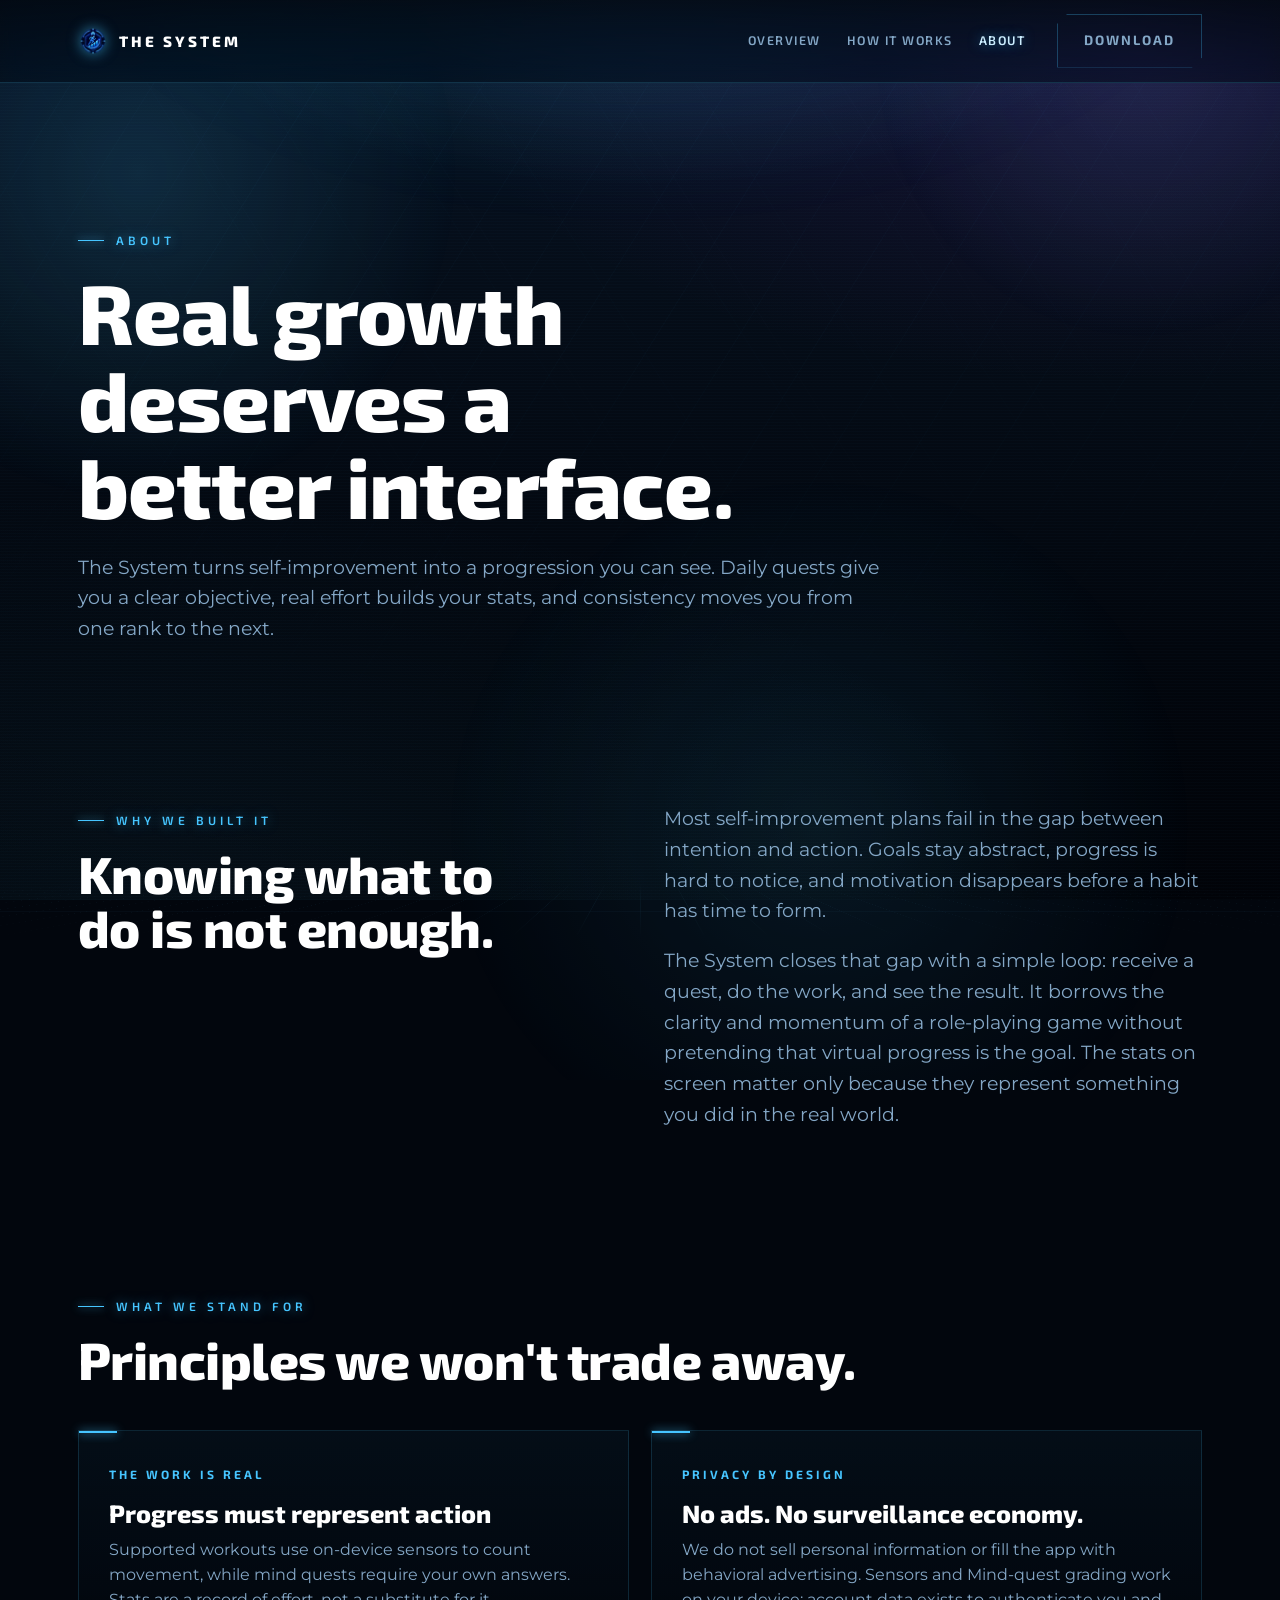
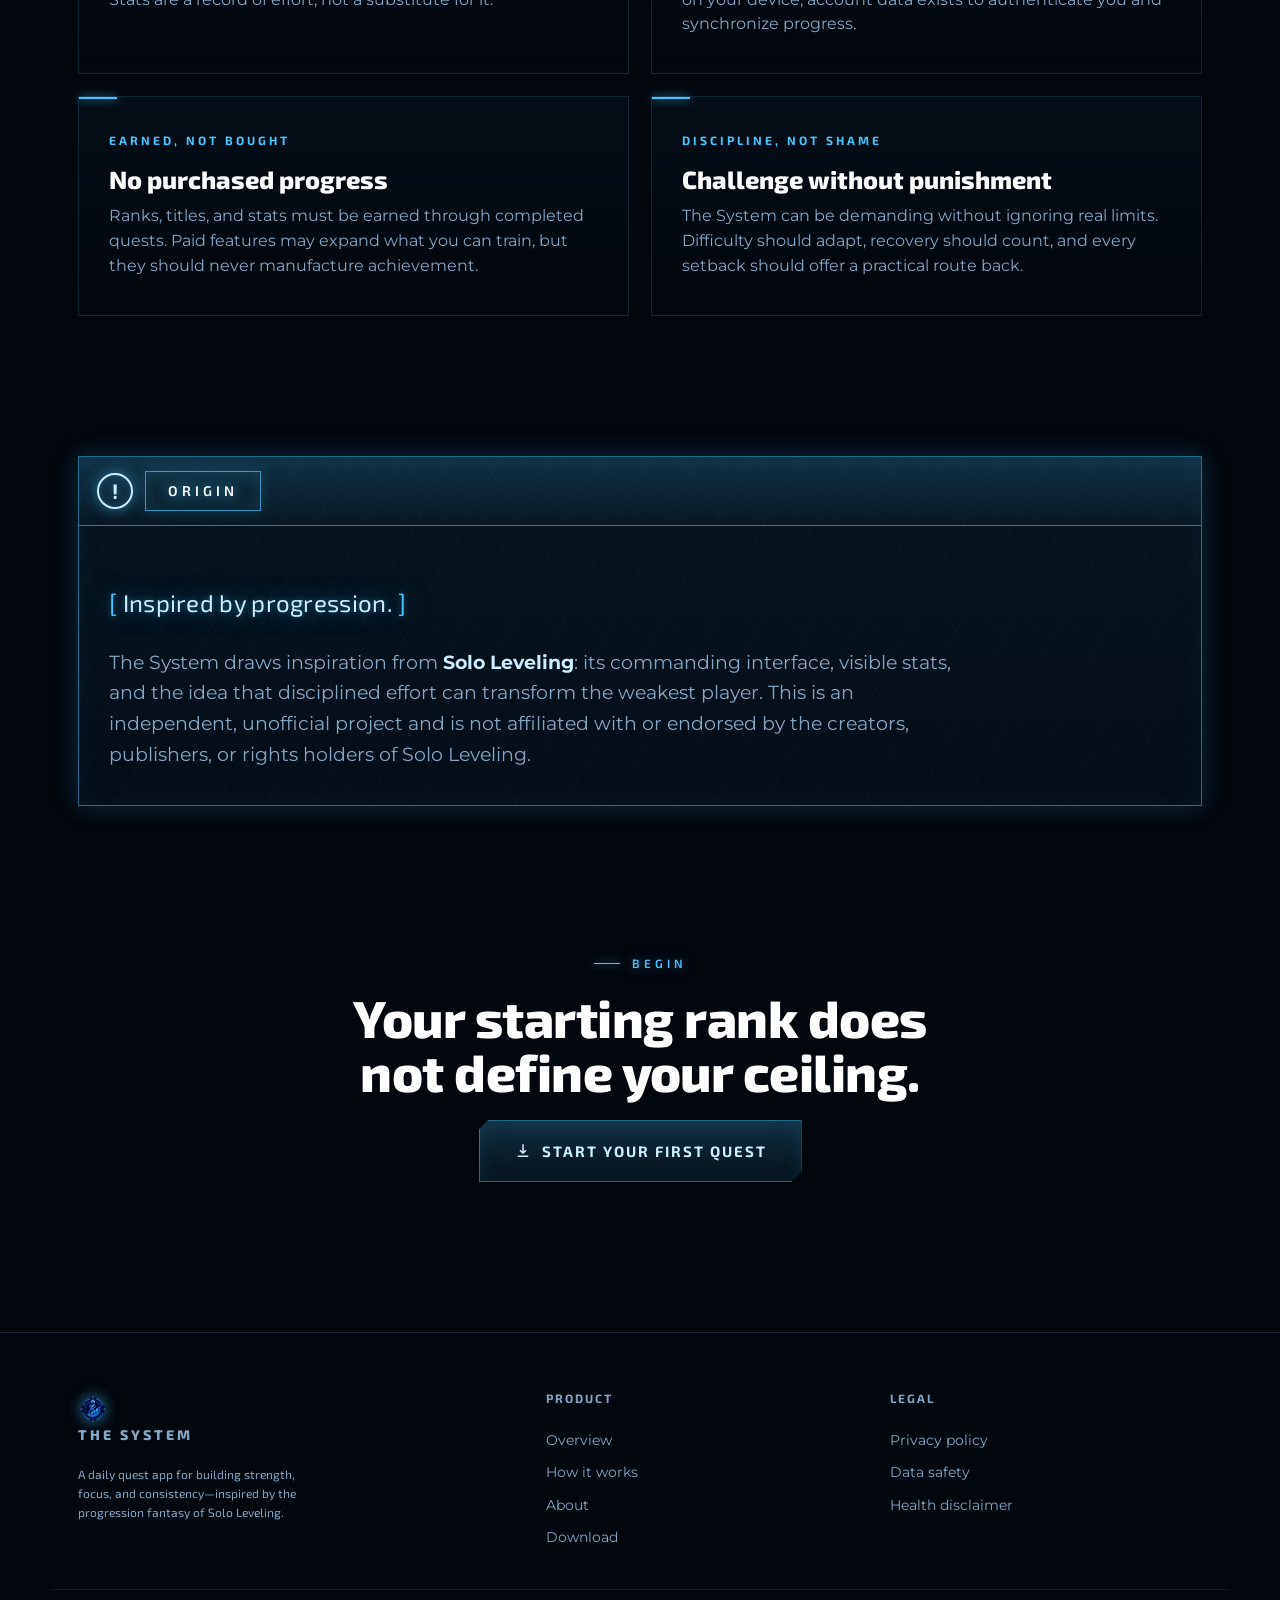
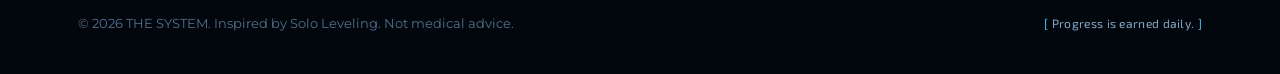
==== about.html @ 0dcc3638 "THE SYSTEM — marketing + download website (static; GitHub Pages + self-host via Docker)" ====
<!DOCTYPE html>
<html lang="en">
<head>
<meta charset="UTF-8" />
<meta name="viewport" content="width=device-width, initial-scale=1.0" />
<title>About — THE SYSTEM</title>
<meta name="description" content="Why we built The System: a self-improvement app that turns daily exercise, focused thinking, and consistent effort into visible progress." />
<link rel="preconnect" href="https://fonts.googleapis.com" />
<link rel="preconnect" href="https://fonts.gstatic.com" crossorigin />
<link href="https://fonts.googleapis.com/css2?family=Exo+2:wght@300;400;500;600;700;800;900&family=Montserrat:wght@400;500;600;700;800&display=swap" rel="stylesheet" />
<link rel="stylesheet" href="site/site.css" />
  <link rel="icon" type="image/png" href="site/img/store-icon.png" />
  <meta name="theme-color" content="#02060d" />
  <meta property="og:type" content="website" />
  <meta property="og:image" content="site/img/banner.jpg" />
  <meta name="twitter:card" content="summary_large_image" />
  <meta name="twitter:image" content="site/img/banner.jpg" />
</head>
<body data-screen-label="About">
<div class="bg-field"></div>
<div class="bg-scan"></div>

<header class="nav">
  <div class="nav-in">
    <a class="brand" href="index.html"><span class="mark"><img src="site/img/logo.png" alt="The System logo" /></span>THE&nbsp;SYSTEM</a>
    <nav class="nav-links">
      <a href="index.html">Overview</a>
      <a href="the-system.html">How it works</a>
      <a href="about.html" aria-current="page">About</a>
    </nav>
    <a class="btn ghost nav-cta" href="download.html">Download</a>
  </div>
</header>

<!-- ===== HERO ===== -->
<section class="section-pad" style="padding-bottom:0;">
  <div class="wrap">
    <span class="eyebrow reveal">About</span>
    <h1 class="reveal" data-delay="60" style="margin-top:18px;max-width:16ch;">Real growth deserves a better interface.</h1>
    <p class="lead reveal" data-delay="120" style="margin-top:22px;max-width:62ch;">The System turns self-improvement into a progression you can see. Daily quests give you a clear objective, real effort builds your stats, and consistency moves you from one rank to the next.</p>
  </div>
</section>

<!-- ===== MISSION ===== -->
<section class="section-pad">
  <div class="wrap">
    <div class="grid-2" style="gap:48px;align-items:start;">
      <div>
        <span class="eyebrow reveal">Why we built it</span>
        <h2 class="reveal" data-delay="60" style="margin-top:16px;max-width:18ch;">Knowing what to do is not enough.</h2>
      </div>
      <div class="reveal" data-delay="120">
        <p class="lead" style="margin-top:0;">Most self-improvement plans fail in the gap between intention and action. Goals stay abstract, progress is hard to notice, and motivation disappears before a habit has time to form.</p>
        <p class="lead" style="margin-top:16px;">The System closes that gap with a simple loop: receive a quest, do the work, and see the result. It borrows the clarity and momentum of a role-playing game without pretending that virtual progress is the goal. The stats on screen matter only because they represent something you did in the real world.</p>
      </div>
    </div>
  </div>
</section>

<!-- ===== PRINCIPLES ===== -->
<section class="section-pad" style="padding-top:0;">
  <div class="wrap">
    <div style="margin-bottom:44px;">
      <span class="eyebrow reveal">What we stand for</span>
      <h2 class="reveal" data-delay="60" style="margin-top:16px;">Principles we won't trade away.</h2>
    </div>
    <div class="grid-2">
      <div class="vcard reveal">
        <div class="vk">The work is real</div>
        <h3>Progress must represent action</h3>
        <p>Supported workouts use on-device sensors to count movement, while mind quests require your own answers. Stats are a record of effort, not a substitute for it.</p>
      </div>
      <div class="vcard reveal" data-delay="80">
        <div class="vk">Privacy by design</div>
        <h3>No ads. No surveillance economy.</h3>
        <p>We do not sell personal information or fill the app with behavioral advertising. Sensors and Mind-quest grading work on your device; account data exists to authenticate you and synchronize progress.</p>
      </div>
      <div class="vcard reveal" data-delay="160">
        <div class="vk">Earned, not bought</div>
        <h3>No purchased progress</h3>
        <p>Ranks, titles, and stats must be earned through completed quests. Paid features may expand what you can train, but they should never manufacture achievement.</p>
      </div>
      <div class="vcard reveal" data-delay="240">
        <div class="vk">Discipline, not shame</div>
        <h3>Challenge without punishment</h3>
        <p>The System can be demanding without ignoring real limits. Difficulty should adapt, recovery should count, and every setback should offer a practical route back.</p>
      </div>
    </div>
  </div>
</section>

<!-- ===== INSPIRED BY ===== -->
<section class="section-pad" style="padding-top:0;">
  <div class="wrap">
    <div class="sys-win reveal" style="padding:0;">
      <div class="tex"></div>
      <div class="win-header"><span class="win-bang">!</span><span class="win-titlebox">Origin</span></div>
      <div class="win-body" style="padding:34px 30px 36px;">
        <p class="brk mono glow-txt" style="font-size:clamp(17px,2.2vw,24px);">Inspired by progression.</p>
        <p class="lead" style="margin:16px 0 0;max-width:66ch;">The System draws inspiration from <b style="color:var(--bright)">Solo Leveling</b>: its commanding interface, visible stats, and the idea that disciplined effort can transform the weakest player. This is an independent, unofficial project and is not affiliated with or endorsed by the creators, publishers, or rights holders of Solo Leveling.</p>
      </div>
    </div>
  </div>
</section>

<!-- ===== CTA ===== -->
<section class="cta-band" style="padding-top:0;">
  <div class="wrap center">
    <span class="eyebrow reveal" style="justify-content:center;">Begin</span>
    <h2 class="reveal" data-delay="60" style="margin:16px auto 22px;max-width:18ch;">Your starting rank does not define your ceiling.</h2>
    <div class="reveal" data-delay="120">
      <a class="btn lg" href="download.html">
        <svg class="ico" viewBox="0 0 24 24" fill="none" stroke="currentColor" stroke-width="2"><path d="M12 3v12M12 15l-4-4M12 15l4-4M5 19h14"/></svg>
        Start your first quest
      </a>
    </div>
  </div>
</section>

<!-- ===== FOOTER ===== -->
<footer class="footer">
  <div class="wrap footer-in">
    <div>
      <a class="brand" href="index.html" style="margin-bottom:14px;"><span class="mark"><img src="site/img/logo.png" alt="The System logo" /></span>THE&nbsp;SYSTEM</a>
      <p class="mini-note" style="text-transform:none;letter-spacing:0;color:var(--dim);max-width:36ch;">A daily quest app for building strength, focus, and consistency—inspired by the progression fantasy of Solo Leveling.</p>
    </div>
    <div>
      <h4>Product</h4>
      <a href="index.html">Overview</a>
      <a href="the-system.html">How it works</a>
      <a href="about.html">About</a>
      <a href="download.html">Download</a>
    </div>
    <div>
      <h4>Legal</h4>
      <a href="privacy-policy.html">Privacy policy</a>
      <a href="#">Data safety</a>
      <a href="#">Health disclaimer</a>
    </div>
  </div>
  <div class="wrap legal">
    <span>&copy; <span id="year">2026</span> THE SYSTEM. Inspired by Solo Leveling. Not medical advice.</span>
    <span class="brk">Progress is earned daily.</span>
  </div>
</footer>

<script src="site/site.js"></script>
</body>
</html>
---- site/site.css ----
/* ============================================================
   THE SYSTEM — marketing site design system
   Holographic "System window" language ported from the app.
   Tokens are set on :root by site.js (colorway/motion/font tweaks).
   ============================================================ */

:root {
  --sys: #46c5ff;
  --sys-rgb: 70, 197, 255;
  --bright: #cdeeff;
  --text: #dceefc;
  --dim: #84a7c6;
  --faint: #56708c;
  --danger: #ff4257;
  --danger-rgb: 255, 66, 87;
  --gold: #ffcf6b;
  --ok: #46e3a0;
  --ok-rgb: 70, 227, 160;
  --bg0: #02060d;
  --bg1: #050d18;
  --line: rgba(var(--sys-rgb), 0.5);
  --glow-k: 1;
  --disp: 'Exo 2';
  --body: 'Montserrat';
  --maxw: 1180px;
}

* { box-sizing: border-box; -webkit-tap-highlight-color: transparent; }

html { scroll-behavior: smooth; }
@media (prefers-reduced-motion: reduce) { html { scroll-behavior: auto; } }

body {
  margin: 0;
  font-family: var(--body), system-ui, sans-serif;
  color: var(--text);
  background: var(--bg0);
  line-height: 1.6;
  overflow-x: hidden;
  position: relative;
  -webkit-font-smoothing: antialiased;
}

/* ===== layered atmospheric background ===== */
/* base wash: deep cool gradient + cyan bloom from a "gate" above + far violet */
.bg-field {
  position: fixed; inset: 0; z-index: -6; pointer-events: none;
  background:
    radial-gradient(70% 48% at 50% -8%, rgba(var(--sys-rgb), 0.16) 0%, rgba(var(--sys-rgb), 0) 60%),
    radial-gradient(100% 70% at 88% 4%, rgba(150, 40, 220, 0.12) 0%, rgba(150, 40, 220, 0) 55%),
    radial-gradient(120% 80% at 10% 102%, rgba(var(--sys-rgb), 0.07) 0%, rgba(var(--sys-rgb), 0) 60%),
    linear-gradient(180deg, #061224 0%, var(--bg1) 32%, var(--bg0) 72%, #010308 100%);
}
/* vignette + diagonal brushed-circuit scratch */
.bg-field::before {
  content: ''; position: absolute; inset: 0; opacity: 0.5;
  background:
    repeating-linear-gradient(122deg, transparent 0 34px, rgba(var(--sys-rgb), 0.04) 34px 35px, transparent 35px 70px),
    repeating-linear-gradient(58deg, transparent 0 92px, rgba(var(--sys-rgb), 0.022) 92px 93px),
    repeating-linear-gradient(58deg, transparent 0 190px, rgba(190, 220, 255, 0.018) 190px 191px);
  -webkit-mask-image: radial-gradient(130% 110% at 50% 0%, #000 28%, transparent 88%);
  mask-image: radial-gradient(130% 110% at 50% 0%, #000 28%, transparent 88%);
}
.bg-field::after { /* edge vignette to focus content */
  content: ''; position: absolute; inset: 0;
  background: radial-gradient(130% 100% at 50% 42%, transparent 52%, rgba(0, 4, 10, 0.55) 100%);
}

/* slow-pulsing aurora band high in the scene */
.bg-aurora {
  position: fixed; left: -10%; right: -10%; top: -14%; height: 56%; z-index: -5; pointer-events: none;
  background: radial-gradient(60% 100% at 50% 0%, rgba(var(--sys-rgb), 0.14), rgba(var(--sys-rgb), 0) 70%);
  filter: blur(30px); opacity: calc(0.85 * var(--glow-k)); will-change: opacity, transform;
  animation: auroraPulse 14s ease-in-out infinite;
}
@keyframes auroraPulse { 0%, 100% { opacity: calc(0.6 * var(--glow-k)); transform: translateY(0) scale(1); } 50% { opacity: calc(0.95 * var(--glow-k)); transform: translateY(-2%) scale(1.04); } }

/* drifting blue light pools */
.bg-light {
  position: fixed; inset: -20%; z-index: -5; pointer-events: none; will-change: transform;
  opacity: calc(0.75 * var(--glow-k));
  background:
    radial-gradient(26% 38% at 22% 28%, rgba(var(--sys-rgb), 0.20), transparent 70%),
    radial-gradient(22% 34% at 78% 18%, rgba(130, 170, 255, 0.16), transparent 70%),
    radial-gradient(30% 40% at 60% 80%, rgba(var(--sys-rgb), 0.12), transparent 72%);
  animation: lightDrift 18s ease-in-out infinite alternate;
}
@keyframes lightDrift {
  0%   { transform: translate3d(-4%, -2%, 0) scale(1.05); }
  50%  { transform: translate3d(3%, 2%, 0) scale(1.12); }
  100% { transform: translate3d(5%, -3%, 0) scale(1.06); }
}
/* slow light beam sweeping across */
.bg-sweep {
  position: fixed; top: -10%; bottom: -10%; width: 42%; left: -50%; z-index: -5;
  pointer-events: none; mix-blend-mode: screen; filter: blur(10px);
  opacity: calc(0.85 * var(--glow-k));
  background: linear-gradient(105deg, transparent 0%, rgba(var(--sys-rgb), 0.10) 42%, rgba(190, 220, 255, 0.08) 52%, rgba(var(--sys-rgb), 0.07) 62%, transparent 100%);
  transform: skewX(-8deg);
  animation: lightSweep 13s linear infinite;
}
@keyframes lightSweep { 0% { left: -50%; } 100% { left: 120%; } }

/* ===== lightning / thunder ===== */
.bg-flash {
  position: fixed; inset: 0; z-index: -4; pointer-events: none; mix-blend-mode: screen; opacity: 0;
  background: radial-gradient(95% 70% at 26% -8%, rgba(180, 215, 255, 0.6), rgba(var(--sys-rgb), 0.22) 36%, transparent 72%);
  animation: thunder 8.5s ease-out infinite;
}
.bg-flash.b2 {
  background: radial-gradient(85% 65% at 78% -8%, rgba(160, 205, 255, 0.55), rgba(var(--sys-rgb), 0.2) 40%, transparent 74%);
  animation-duration: 12s; animation-delay: 4.5s;
}
@keyframes thunder {
  0%, 100% { opacity: 0; }
  1.4% { opacity: 0.85; }
  2.8% { opacity: 0.1; }
  4.2% { opacity: 0.62; }
  6.5% { opacity: 0; }
}
.bg-bolts { position: fixed; inset: 0; z-index: -4; pointer-events: none; }
.bg-bolts svg {
  position: absolute; top: 0; width: auto; opacity: 1; color: var(--sys);
  transform: translateX(-50%); overflow: visible;   /* left:% = bolt centre; forks may exceed viewBox */
  filter: drop-shadow(0 0 1.5px #ffffff) drop-shadow(0 0 6px var(--sys)) drop-shadow(0 0 16px rgba(var(--sys-rgb), 0.75));
  -webkit-mask-image: linear-gradient(180deg, #000 82%, transparent 100%);
  mask-image: linear-gradient(180deg, #000 82%, transparent 100%);
  clip-path: inset(0 0 100% 0);
  animation: boltDraw 7s ease-in-out infinite;
}
/* per-branch widths are set inline (tapered by fork depth); classes carry colour */
.bg-bolts svg path { fill: none; stroke-linecap: round; stroke-linejoin: round; }
.bg-bolts svg .glow { stroke: currentColor; opacity: 0.35; }
.bg-bolts svg .core { stroke: #eaf6ff; }
/* A strike: snap-draw the whole forked bolt top→bottom, double-flicker, fade — then
   stay dark the rest of the (8–12s) cycle. Staggered per bolt so strikes feel random. */
@keyframes boltDraw {
  0% { clip-path: inset(0 0 100% 0); opacity: 1; }
  5% { clip-path: inset(0 0 0 0); opacity: 1; }
  7% { opacity: 0.3; }
  9% { opacity: 1; }
  12% { opacity: 0.55; }
  14% { opacity: 1; }
  22% { clip-path: inset(0 0 0 0); opacity: 0; }
  100% { clip-path: inset(0 0 0 0); opacity: 0; }
}

/* horizon perspective grid anchored to the bottom of the viewport */
.bg-grid {
  position: fixed; left: -30%; right: -30%; bottom: -4%; height: 44%; z-index: -5; pointer-events: none;
  background-image:
    repeating-linear-gradient(90deg, rgba(var(--sys-rgb), 0.14) 0 1px, transparent 1px 64px),
    repeating-linear-gradient(0deg, rgba(var(--sys-rgb), 0.14) 0 1px, transparent 1px 64px);
  transform: perspective(460px) rotateX(76deg); transform-origin: bottom center;
  -webkit-mask-image: linear-gradient(0deg, transparent 0%, #000 42%, transparent 100%);
  mask-image: linear-gradient(0deg, transparent 0%, #000 42%, transparent 100%);
  opacity: 0.38;
}
/* gridDrift removed: it animated background-position (full-viewport repaint every
   frame) but each gradient slid only along its own invariant axis → zero visible
   motion. The 3D transform already promotes this layer; it now rasterizes once. */

/* drifting motes (particle field) — populated by site.js */
.bg-motes { position: fixed; inset: 0; z-index: -4; pointer-events: none; overflow: hidden; }
.bg-motes i {
  position: absolute; bottom: -10px; width: 2px; height: 2px; border-radius: 50%;
  background: var(--sys); box-shadow: 0 0 7px var(--sys); opacity: 0;
  animation: moteRise linear infinite;
}
@keyframes moteRise {
  0% { transform: translateY(0); opacity: 0; }
  12% { opacity: 0.8; }
  85% { opacity: 0.5; }
  100% { transform: translateY(-104vh); opacity: 0; }
}

/* fine scanlines */
.bg-scan {
  position: fixed; inset: 0; z-index: -3; pointer-events: none; opacity: 0.42;
  background: repeating-linear-gradient(0deg, rgba(var(--sys-rgb), 0.03) 0px, rgba(var(--sys-rgb), 0.03) 1px, transparent 1px, transparent 3px);
  mix-blend-mode: screen;
}
body[data-motion="low"] .bg-scan { display: none; }
body[data-motion="low"] .bg-aurora,
body[data-motion="low"] .bg-grid,
body[data-motion="low"] .bg-light,
body[data-motion="low"] .bg-flash,
body[data-motion="low"] .bg-bolts svg { animation: none; }
body[data-motion="low"] .bg-flash,
body[data-motion="low"] .bg-bolts { display: none; }
body[data-motion="low"] .bg-motes { display: none; }
@media (prefers-reduced-motion: reduce) {
  .bg-aurora, .bg-grid, .bg-motes i, .bg-light, .bg-flash, .bg-bolts svg { animation: none; }
  .bg-motes, .bg-flash, .bg-bolts { display: none; }
}

/* ---------- typography ---------- */
.mono { font-family: var(--disp), system-ui, sans-serif; font-variant-numeric: tabular-nums; }
.eyebrow {
  font-family: var(--disp), system-ui, sans-serif;
  font-size: 12px; font-weight: 600; letter-spacing: 4px; text-transform: uppercase;
  color: var(--sys); text-shadow: 0 0 12px rgba(var(--sys-rgb), 0.5);
  display: inline-flex; align-items: center; gap: 12px;
}
.eyebrow::before {
  content: ''; width: 26px; height: 1px; background: var(--sys);
  box-shadow: 0 0 8px var(--sys);
}
h1, h2, h3 { font-family: var(--disp), system-ui, sans-serif; font-weight: 800; line-height: 1.04; margin: 0; color: #fff; letter-spacing: -0.01em; text-wrap: balance; }
h1 { font-size: clamp(40px, 7vw, 84px); }
h2 { font-size: clamp(30px, 4.4vw, 52px); }
h3 { font-size: clamp(19px, 2vw, 24px); letter-spacing: 0; }
p { text-wrap: pretty; }
.lead { font-size: clamp(17px, 1.5vw, 21px); color: var(--dim); max-width: 60ch; }
.glow-txt { color: #fff; text-shadow: 0 0 24px rgba(var(--sys-rgb), 0.55), 0 0 6px rgba(var(--sys-rgb), 0.4); }
.sys-accent { color: var(--sys); text-shadow: 0 0 20px rgba(var(--sys-rgb), 0.5); }

/* bracketed System voice copy */
.brk {
  font-family: var(--disp), system-ui, sans-serif; color: var(--bright);
  letter-spacing: 0.3px;
}
.brk::before { content: '[ '; color: var(--sys); }
.brk::after { content: ' ]'; color: var(--sys); }

a { color: var(--sys); text-decoration: none; }

/* ---------- layout ---------- */
.wrap { max-width: var(--maxw); margin: 0 auto; padding: 0 28px; }
section { position: relative; }
.section-pad { padding: clamp(70px, 11vw, 140px) 0; }
.center { text-align: center; }
.center .lead, .center .eyebrow { margin-left: auto; margin-right: auto; }
.center .eyebrow { justify-content: center; }

/* ---------- nav ---------- */
.nav {
  position: sticky; top: 0; z-index: 100;
  backdrop-filter: blur(10px) saturate(140%);
  -webkit-backdrop-filter: blur(10px) saturate(140%);
  background: linear-gradient(180deg, rgba(3, 8, 16, 0.86), rgba(3, 8, 16, 0.55));
  border-bottom: 1px solid rgba(var(--sys-rgb), 0.22);
}
/* Reduced-motion: drop the per-scroll-frame backdrop blur for a cheap opaque bar. */
body[data-motion="low"] .nav { backdrop-filter: none; -webkit-backdrop-filter: none; background: rgba(3, 8, 16, 0.92); }
.nav-in { max-width: var(--maxw); margin: 0 auto; padding: 14px 28px; display: flex; align-items: center; gap: 28px; }
.brand { display: flex; align-items: center; gap: 11px; font-family: var(--disp); font-weight: 800; letter-spacing: 3px; color: #fff; text-transform: uppercase; font-size: 15px; }
.brand .mark {
  width: 30px; height: 30px; flex-shrink: 0; display: grid; place-items: center;
}
.brand .mark img { width: 100%; height: 100%; object-fit: contain; filter: drop-shadow(0 0 7px rgba(var(--sys-rgb), 0.6)); }
.nav-links { display: flex; gap: 26px; margin-left: auto; align-items: center; }
.nav-links a {
  font-family: var(--disp); font-size: 12.5px; font-weight: 600; letter-spacing: 1.5px;
  text-transform: uppercase; color: var(--dim); transition: color .15s, text-shadow .15s;
}
.nav-links a:hover, .nav-links a[aria-current="page"] { color: var(--bright); text-shadow: 0 0 12px rgba(var(--sys-rgb), 0.5); }
.nav-cta { margin-left: 4px; }
.nav-burger { display: none; }
@media (max-width: 760px) {
  .nav-links { display: none; }
}

/* ---------- buttons ---------- */
.btn {
  font-family: var(--disp), system-ui, sans-serif; font-weight: 700; letter-spacing: 2px;
  text-transform: uppercase; cursor: pointer; user-select: none; display: inline-flex;
  align-items: center; gap: 10px; border: 1px solid var(--line); color: var(--bright);
  background: linear-gradient(180deg, rgba(var(--sys-rgb), 0.22), rgba(var(--sys-rgb), 0.05));
  padding: 15px 26px; font-size: 13.5px; position: relative; transition: all .16s ease;
  box-shadow: inset 0 0 20px rgba(var(--sys-rgb), 0.1); clip-path: polygon(10px 0, 100% 0, 100% calc(100% - 10px), calc(100% - 10px) 100%, 0 100%, 0 10px);
}
.btn:hover { background: linear-gradient(180deg, rgba(var(--sys-rgb), 0.36), rgba(var(--sys-rgb), 0.1)); box-shadow: 0 0 26px rgba(var(--sys-rgb), 0.4), inset 0 0 22px rgba(var(--sys-rgb), 0.16); transform: translateY(-1px); }
.btn:active { transform: translateY(0) scale(0.99); }
.btn.lg { padding: 18px 34px; font-size: 15px; }
.btn.ghost { background: transparent; color: var(--dim); border-color: rgba(var(--sys-rgb), 0.28); box-shadow: none; }
.btn.ghost:hover { color: var(--bright); border-color: var(--sys); box-shadow: 0 0 18px rgba(var(--sys-rgb), 0.25); }
.btn .ico { width: 18px; height: 18px; display: block; }

/* ---------- System window ---------- */
.sys-win {
  position: relative;
  background: linear-gradient(180deg, rgba(var(--sys-rgb), 0.05), rgba(var(--sys-rgb), 0.012)), rgba(5, 13, 24, 0.78);
  border: 1px solid var(--line);
  box-shadow: 0 0 calc(24px * var(--glow-k)) rgba(var(--sys-rgb), calc(0.22 * var(--glow-k))), inset 0 0 30px rgba(var(--sys-rgb), 0.05);
}
.sys-win.danger {
  background: linear-gradient(180deg, rgba(var(--danger-rgb), 0.1), rgba(var(--danger-rgb), 0.02)), rgba(22, 6, 10, 0.8);
  border-color: rgba(var(--danger-rgb), 0.55);
  box-shadow: 0 0 calc(28px * var(--glow-k)) rgba(var(--danger-rgb), 0.3), inset 0 0 30px rgba(var(--danger-rgb), 0.06);
}
.sys-win .tex {
  position: absolute; inset: 0; pointer-events: none; z-index: 0; opacity: 0.6; overflow: hidden;
  background:
    repeating-linear-gradient(118deg, transparent 0 20px, rgba(var(--sys-rgb), 0.05) 20px 21px, transparent 21px 44px),
    repeating-linear-gradient(56deg, transparent 0 32px, rgba(var(--sys-rgb), 0.03) 32px 33px);
}
.sys-win.danger .tex { background: repeating-linear-gradient(118deg, transparent 0 26px, rgba(var(--danger-rgb), 0.05) 26px 27px); }
.sys-win > * { position: relative; z-index: 1; }

.win-header {
  display: flex; align-items: center; gap: 12px; padding: 14px 18px;
  border-bottom: 1px solid var(--line);
  background: linear-gradient(180deg, rgba(var(--sys-rgb), 0.16), rgba(var(--sys-rgb), 0.02));
}
.win-bang {
  width: 36px; height: 36px; border-radius: 50%; flex-shrink: 0; border: 2px solid var(--bright);
  display: grid; place-items: center; font-family: var(--disp); font-weight: 700; font-size: 21px;
  color: var(--bright); text-shadow: 0 0 12px var(--sys); line-height: 1;
  box-shadow: 0 0 14px rgba(var(--sys-rgb), 0.55), inset 0 0 10px rgba(var(--sys-rgb), 0.3);
}
.sys-win.danger .win-bang { border-color: var(--danger); color: var(--danger); text-shadow: 0 0 12px var(--danger); box-shadow: 0 0 14px rgba(var(--danger-rgb), 0.55); }
.win-titlebox {
  border: 1.5px solid rgba(var(--sys-rgb), 0.7); padding: 8px 22px; font-family: var(--disp);
  font-weight: 600; letter-spacing: 4px; color: #fff; text-transform: uppercase; white-space: nowrap;
  font-size: 14px; text-shadow: 0 0 14px var(--sys); box-shadow: inset 0 0 18px rgba(var(--sys-rgb), 0.14), 0 0 14px rgba(var(--sys-rgb), 0.2);
}
.sys-win.danger .win-titlebox { border-color: rgba(var(--danger-rgb), 0.7); text-shadow: 0 0 14px var(--danger); box-shadow: inset 0 0 18px rgba(var(--danger-rgb), 0.14); }
.win-x { margin-left: auto; color: var(--danger); font-size: 22px; line-height: 1; font-family: var(--disp); text-shadow: 0 0 10px var(--danger); }
.win-body { padding: 22px 20px; }
.divider { height: 1px; background: linear-gradient(90deg, transparent, rgba(var(--sys-rgb), 0.85), transparent); box-shadow: 0 0 7px rgba(var(--sys-rgb), 0.5); margin: 18px 0; }

/* ---------- hero ---------- */
.hero { padding: clamp(60px, 9vw, 110px) 0 clamp(60px, 8vw, 90px); position: relative; overflow: hidden; }
.hero-grid {
  position: absolute; left: -25%; right: -25%; bottom: -6%; height: 52%; z-index: -1; pointer-events: none;
  background-image:
    repeating-linear-gradient(90deg, rgba(var(--sys-rgb), 0.16) 0 1px, transparent 1px 60px),
    repeating-linear-gradient(0deg, rgba(var(--sys-rgb), 0.16) 0 1px, transparent 1px 60px);
  transform: perspective(420px) rotateX(74deg); transform-origin: bottom center;
  -webkit-mask-image: linear-gradient(0deg, transparent 2%, #000 50%, transparent 100%);
  mask-image: linear-gradient(0deg, transparent 2%, #000 50%, transparent 100%);
  opacity: 0.5;
}
/* gridpan removed: same no-op background-position animation as gridDrift. */
.hero-layout { display: grid; grid-template-columns: 1.15fr 0.85fr; gap: 56px; align-items: center; }
@media (max-width: 920px) { .hero-layout { grid-template-columns: 1fr; gap: 44px; } }
.hero h1 { margin: 18px 0 0; }
.hero .lead { margin-top: 24px; }
.hero-cta { display: flex; flex-wrap: wrap; gap: 14px; margin-top: 36px; align-items: center; }
.hero-meta { display: flex; gap: 22px; margin-top: 26px; flex-wrap: wrap; font-family: var(--disp); font-size: 12px; letter-spacing: 1.5px; text-transform: uppercase; color: var(--dim); }
.hero-meta b { color: var(--bright); font-weight: 700; }

/* device frame (wraps cropped screenshot) */
.device { position: relative; width: 100%; max-width: 290px; margin: 0 auto; }
.device img { width: 100%; display: block; border-radius: 22px; }
.device::after {
  content: ''; position: absolute; inset: -10% -14%; z-index: -1;
  background: radial-gradient(60% 60% at 50% 45%, rgba(var(--sys-rgb), 0.4), transparent 70%);
  filter: blur(20px); opacity: calc(0.7 * var(--glow-k));
}
.device.float { animation: floaty 6s ease-in-out infinite; }
@keyframes floaty { 0%, 100% { transform: translateY(0); } 50% { transform: translateY(-12px); } }
body[data-motion="low"] .device.float { animation: none; }

/* ---------- pillars ---------- */
.grid-2 { display: grid; grid-template-columns: 1fr 1fr; gap: 22px; }
.grid-3 { display: grid; grid-template-columns: repeat(3, 1fr); gap: 22px; }
.grid-4 { display: grid; grid-template-columns: repeat(4, 1fr); gap: 18px; }
@media (max-width: 860px) { .grid-2, .grid-3, .grid-4 { grid-template-columns: 1fr; } }
@media (max-width: 860px) { .grid-4 { grid-template-columns: 1fr 1fr; } }

.pillar { padding: 30px 28px 32px; display: flex; flex-direction: column; gap: 14px; }
.pillar .tag { font-family: var(--disp); font-size: 11px; letter-spacing: 2.5px; text-transform: uppercase; font-weight: 700; padding: 5px 12px; align-self: flex-start; border: 1px solid; }
.tag.free { color: var(--ok); border-color: rgba(var(--ok-rgb), 0.5); background: rgba(var(--ok-rgb), 0.08); text-shadow: 0 0 8px rgba(var(--ok-rgb), 0.4); }
.tag.enh { color: var(--gold); border-color: rgba(255, 207, 107, 0.5); background: rgba(255, 207, 107, 0.08); text-shadow: 0 0 8px rgba(255, 207, 107, 0.4); }
.pillar h3 { font-size: 26px; font-family: var(--disp); }
.pillar p { color: var(--dim); margin: 0; }
.stat-chips { display: flex; flex-wrap: wrap; gap: 8px; margin-top: 4px; }
.chip {
  font-family: var(--disp); font-size: 12px; font-weight: 700; letter-spacing: 1px; padding: 6px 11px;
  border: 1px solid rgba(var(--sys-rgb), 0.35); color: var(--bright); background: rgba(var(--sys-rgb), 0.07);
  display: inline-flex; align-items: center; gap: 7px;
}
.chip.locked { color: var(--dim); border-color: rgba(132, 167, 198, 0.3); }
.chip.locked::before { content: '\1F512'; font-size: 10px; filter: grayscale(1) opacity(0.7); }

/* feature card */
.fcard { padding: 26px 24px; display: flex; flex-direction: column; gap: 12px; }
.fcard .ic {
  width: 42px; height: 42px; border: 1px solid var(--line); display: grid; place-items: center;
  color: var(--sys); box-shadow: inset 0 0 14px rgba(var(--sys-rgb), 0.12);
}
.fcard .ic svg { width: 22px; height: 22px; }
.fcard h3 { font-size: 19px; }
.fcard p { color: var(--dim); margin: 0; font-size: 15px; }

/* ---------- core loop ---------- */
.loop { display: grid; grid-template-columns: repeat(4, 1fr); gap: 16px; position: relative; }
@media (max-width: 860px) { .loop { grid-template-columns: 1fr 1fr; } }
.loop-step { padding: 24px 20px; display: flex; flex-direction: column; gap: 10px; position: relative; }
.loop-step .n { font-family: var(--disp); font-weight: 800; font-size: 13px; color: var(--sys); letter-spacing: 2px; }
.loop-step h3 { font-size: 18px; }
.loop-step p { color: var(--dim); font-size: 14px; margin: 0; }

/* ---------- ranks ---------- */
.ranks { display: flex; gap: 12px; flex-wrap: wrap; justify-content: center; }
.rank-pill {
  --rc: var(--sys); --rc-rgb: var(--sys-rgb);
  width: 88px; padding: 18px 0 14px; text-align: center; border: 1px solid rgba(var(--rc-rgb), 0.45);
  background: linear-gradient(180deg, rgba(var(--rc-rgb), 0.1), rgba(var(--rc-rgb), 0.02));
  box-shadow: inset 0 0 16px rgba(var(--rc-rgb), 0.08); position: relative;
}
.rank-pill .lt { font-family: var(--disp); font-weight: 800; font-size: 34px; color: #fff; text-shadow: 0 0 18px rgba(var(--rc-rgb), 0.6); line-height: 1; }
.rank-pill .nm { font-family: var(--disp); font-size: 10px; letter-spacing: 1.5px; text-transform: uppercase; color: var(--dim); margin-top: 8px; }
.rank-pill[data-r="E"] { --rc-rgb: 132,167,198; }
.rank-pill[data-r="D"] { --rc-rgb: 70,197,255; }
.rank-pill[data-r="C"] { --rc-rgb: 70,227,160; }
.rank-pill[data-r="B"] { --rc-rgb: 180,130,255; }
.rank-pill[data-r="A"] { --rc-rgb: 255,207,107; }
.rank-pill[data-r="S"] { --rc-rgb: 255,90,120; }
.rank-pill .lt { color: rgb(var(--rc-rgb)); filter: brightness(1.3); }

/* ---------- screenshot showcase ---------- */
.shots { display: flex; gap: 30px; justify-content: center; flex-wrap: wrap; align-items: flex-start; }
.shot { width: 210px; text-align: center; }
.shot .device { max-width: 210px; }
.shot .cap { font-family: var(--disp); font-size: 12px; letter-spacing: 1.5px; text-transform: uppercase; color: var(--dim); margin-top: 16px; }

/* ---------- stat list / spec rows ---------- */
.spec { display: flex; flex-direction: column; }
.spec-row { display: flex; justify-content: space-between; align-items: center; gap: 16px; padding: 16px 0; border-bottom: 1px solid rgba(var(--sys-rgb), 0.16); }
.spec-row:last-child { border-bottom: 0; }
.spec-row .k { font-family: var(--disp); font-weight: 600; letter-spacing: 1px; color: var(--bright); text-transform: uppercase; font-size: 13px; }
.spec-row .v { color: var(--dim); text-align: right; font-size: 14px; }

/* progress track */
.track { position: relative; height: 8px; background: rgba(var(--sys-rgb), 0.1); border: 1px solid rgba(var(--sys-rgb), 0.24); overflow: hidden; }
.track > i { position: absolute; inset: 0; transform-origin: left; background: linear-gradient(90deg, rgba(var(--sys-rgb), 0.5), var(--sys)); box-shadow: 0 0 12px var(--sys); display: block; }

/* ---------- CTA band ---------- */
.cta-band { padding: clamp(60px, 9vw, 110px) 0; text-align: center; }
/* framed feature-graphic banner */
.banner-frame {
  position: relative; max-width: 920px; margin: 0 auto 36px; padding: 9px;
  border: 1px solid var(--line); background: rgba(5, 13, 24, 0.6);
  box-shadow: 0 0 calc(30px * var(--glow-k)) rgba(var(--sys-rgb), 0.22), inset 0 0 30px rgba(var(--sys-rgb), 0.05);
}
.banner-frame img { display: block; width: 100%; height: auto; }

/* ---------- FAQ ---------- */
.faq { max-width: 760px; margin: 0 auto; }
.faq details { border-bottom: 1px solid rgba(var(--sys-rgb), 0.18); padding: 4px 0; }
.faq summary { cursor: pointer; list-style: none; padding: 20px 4px; font-family: var(--disp); font-weight: 600; font-size: 17px; color: var(--bright); display: flex; justify-content: space-between; align-items: center; gap: 16px; }
.faq summary::-webkit-details-marker { display: none; }
.faq summary::after { content: '+'; color: var(--sys); font-size: 24px; font-family: var(--disp); transition: transform .2s; }
.faq details[open] summary::after { transform: rotate(45deg); }
.faq details p { color: var(--dim); margin: 0 4px 22px; font-size: 15px; }

/* ---------- footer ---------- */
.footer { border-top: 1px solid rgba(var(--sys-rgb), 0.2); padding: 56px 0 40px; margin-top: 40px; }
.footer-in { display: grid; grid-template-columns: 1.4fr 1fr 1fr; gap: 32px; }
@media (max-width: 760px) { .footer-in { grid-template-columns: 1fr; gap: 28px; } }
.footer h4 { font-family: var(--disp); font-size: 12px; letter-spacing: 2px; text-transform: uppercase; color: var(--dim); margin: 0 0 16px; font-weight: 700; }
.footer a { display: block; color: var(--dim); font-size: 14px; padding: 5px 0; transition: color .15s; }
.footer a:hover { color: var(--bright); }
.footer .legal { margin-top: 36px; padding-top: 24px; border-top: 1px solid rgba(var(--sys-rgb), 0.12); font-size: 12.5px; color: var(--faint); display: flex; justify-content: space-between; flex-wrap: wrap; gap: 12px; }
.footer .legal .brk { font-size: 12px; color: var(--dim); }

/* ---------- scroll reveal ---------- */
.reveal { opacity: 0; transform: translateY(22px); transition: opacity .7s cubic-bezier(.2, .8, .2, 1), transform .7s cubic-bezier(.2, .8, .2, 1); }
.reveal.in { opacity: 1; transform: none; }
body[data-motion="low"] .reveal { opacity: 1; transform: none; transition: none; }
@media (prefers-reduced-motion: reduce) { .reveal { opacity: 1; transform: none; transition: none; } }

/* caret for typed text */
.caret::after { content: '_'; color: var(--sys); animation: blink 1s steps(1) infinite; }
@keyframes blink { 0%, 100% { opacity: 1; } 50% { opacity: 0; } }
body[data-motion="low"] .caret::after { animation: none; }

/* divider label */
.mini-note { font-family: var(--disp); font-size: 12px; letter-spacing: 2px; text-transform: uppercase; color: var(--faint); }

/* warning footer (penalty styling) */
.warn { color: var(--danger); font-size: 14px; line-height: 1.6; text-shadow: 0 0 8px rgba(var(--danger-rgb), 0.4); }
.warn b { color: #ffd7dc; }

/* ============================================================
   PRODUCT PAGE — cinematic hero + refined sections
   ============================================================ */
.phero { position: relative; min-height: 90vh; display: flex; align-items: center; overflow: hidden; padding: 80px 0 60px; }
.phero-art { position: absolute; inset: 0; z-index: -1; }
.phero-art img { width: 100%; height: 100%; object-fit: cover; object-position: 72% center; }
.phero-art::after { /* fade the art's left edge into the page + darken for text */
  content: ''; position: absolute; inset: 0;
  background:
    linear-gradient(90deg, var(--bg0) 6%, rgba(2,6,13,0.86) 30%, rgba(2,6,13,0.42) 56%, transparent 82%),
    linear-gradient(0deg, var(--bg0) 1%, transparent 30%);
}
.phero-in { position: relative; max-width: 56%; }
.phero h1 { font-size: clamp(46px, 6.6vw, 92px); font-weight: 900; line-height: 0.98; }
.phero h1 em { font-style: italic; color: var(--sys); text-shadow: 0 0 30px rgba(var(--sys-rgb), 0.55); }
.phero .lead { margin-top: 26px; font-size: clamp(17px, 1.5vw, 20px); }
.phero-cta { display: flex; flex-wrap: wrap; gap: 14px; margin-top: 38px; align-items: center; }
.inspired { display: inline; font-family: var(--disp); font-size: 11.5px; letter-spacing: 2.5px; text-transform: uppercase; color: var(--dim); }
.inspired b { color: var(--bright); font-weight: 600; }
.phero-note { margin-top: 22px; font-family: var(--disp); font-size: 12px; letter-spacing: 1.5px; text-transform: uppercase; color: var(--faint); display: flex; gap: 18px; flex-wrap: wrap; }
.phero-note b { color: var(--sys); }
@media (max-width: 900px) {
  .phero-art img { object-position: 70% center; }
  .phero-art::after { background: linear-gradient(0deg, var(--bg0) 6%, rgba(2,6,13,0.78) 42%, rgba(2,6,13,0.5) 100%); }
  .phero-in { max-width: 100%; }
}

/* manifesto band */
.manifesto { font-family: var(--disp), system-ui, sans-serif; font-weight: 800; font-size: clamp(26px, 4vw, 50px); line-height: 1.14; letter-spacing: -0.01em; max-width: 22ch; color: #fff; text-wrap: balance; }
.manifesto .sys-accent { font-style: italic; }

/* refined value cards (less neon than sys-win) */
.vcard { position: relative; padding: 34px 30px 36px; border: 1px solid rgba(var(--sys-rgb), 0.16); background: linear-gradient(180deg, rgba(var(--sys-rgb), 0.045), rgba(var(--sys-rgb), 0)); transition: border-color .2s, transform .2s; }
.vcard:hover { border-color: rgba(var(--sys-rgb), 0.4); transform: translateY(-3px); }
.vcard::before { content: ''; position: absolute; left: 0; top: 0; width: 38px; height: 2px; background: var(--sys); box-shadow: 0 0 10px var(--sys); }
.vcard .vk { font-family: var(--disp); font-size: 12px; font-weight: 700; letter-spacing: 3px; text-transform: uppercase; color: var(--sys); }
.vcard h3 { margin-top: 16px; font-size: 25px; }
.vcard p { color: var(--dim); margin: 12px 0 0; font-size: 15.5px; }

/* "no ads / no accounts" trust band */
.trust { display: flex; flex-wrap: wrap; gap: 14px 40px; justify-content: center; }
.trust span { font-family: var(--disp); font-size: 14px; font-weight: 600; letter-spacing: 1px; color: var(--bright); display: inline-flex; align-items: center; gap: 10px; }
.trust span::before { content: ''; width: 7px; height: 7px; background: var(--ok); border-radius: 50%; box-shadow: 0 0 9px var(--ok); }
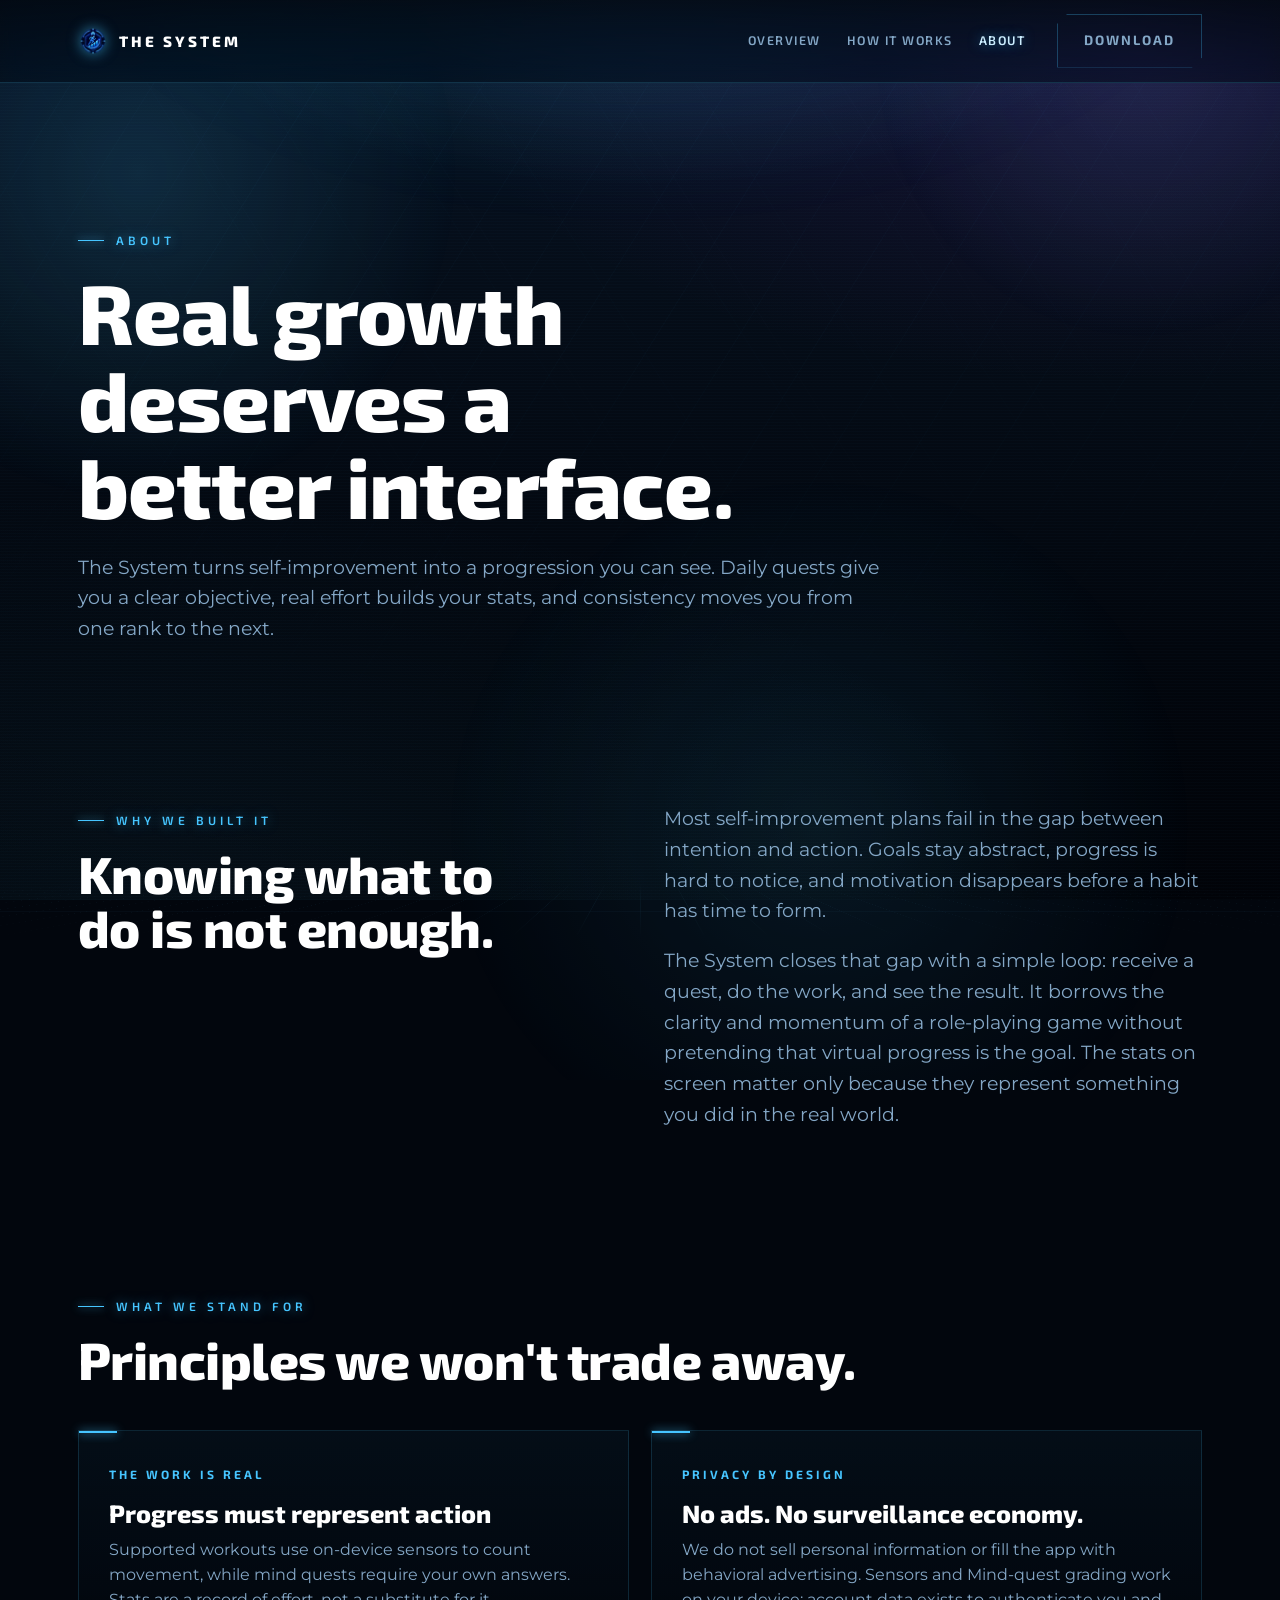
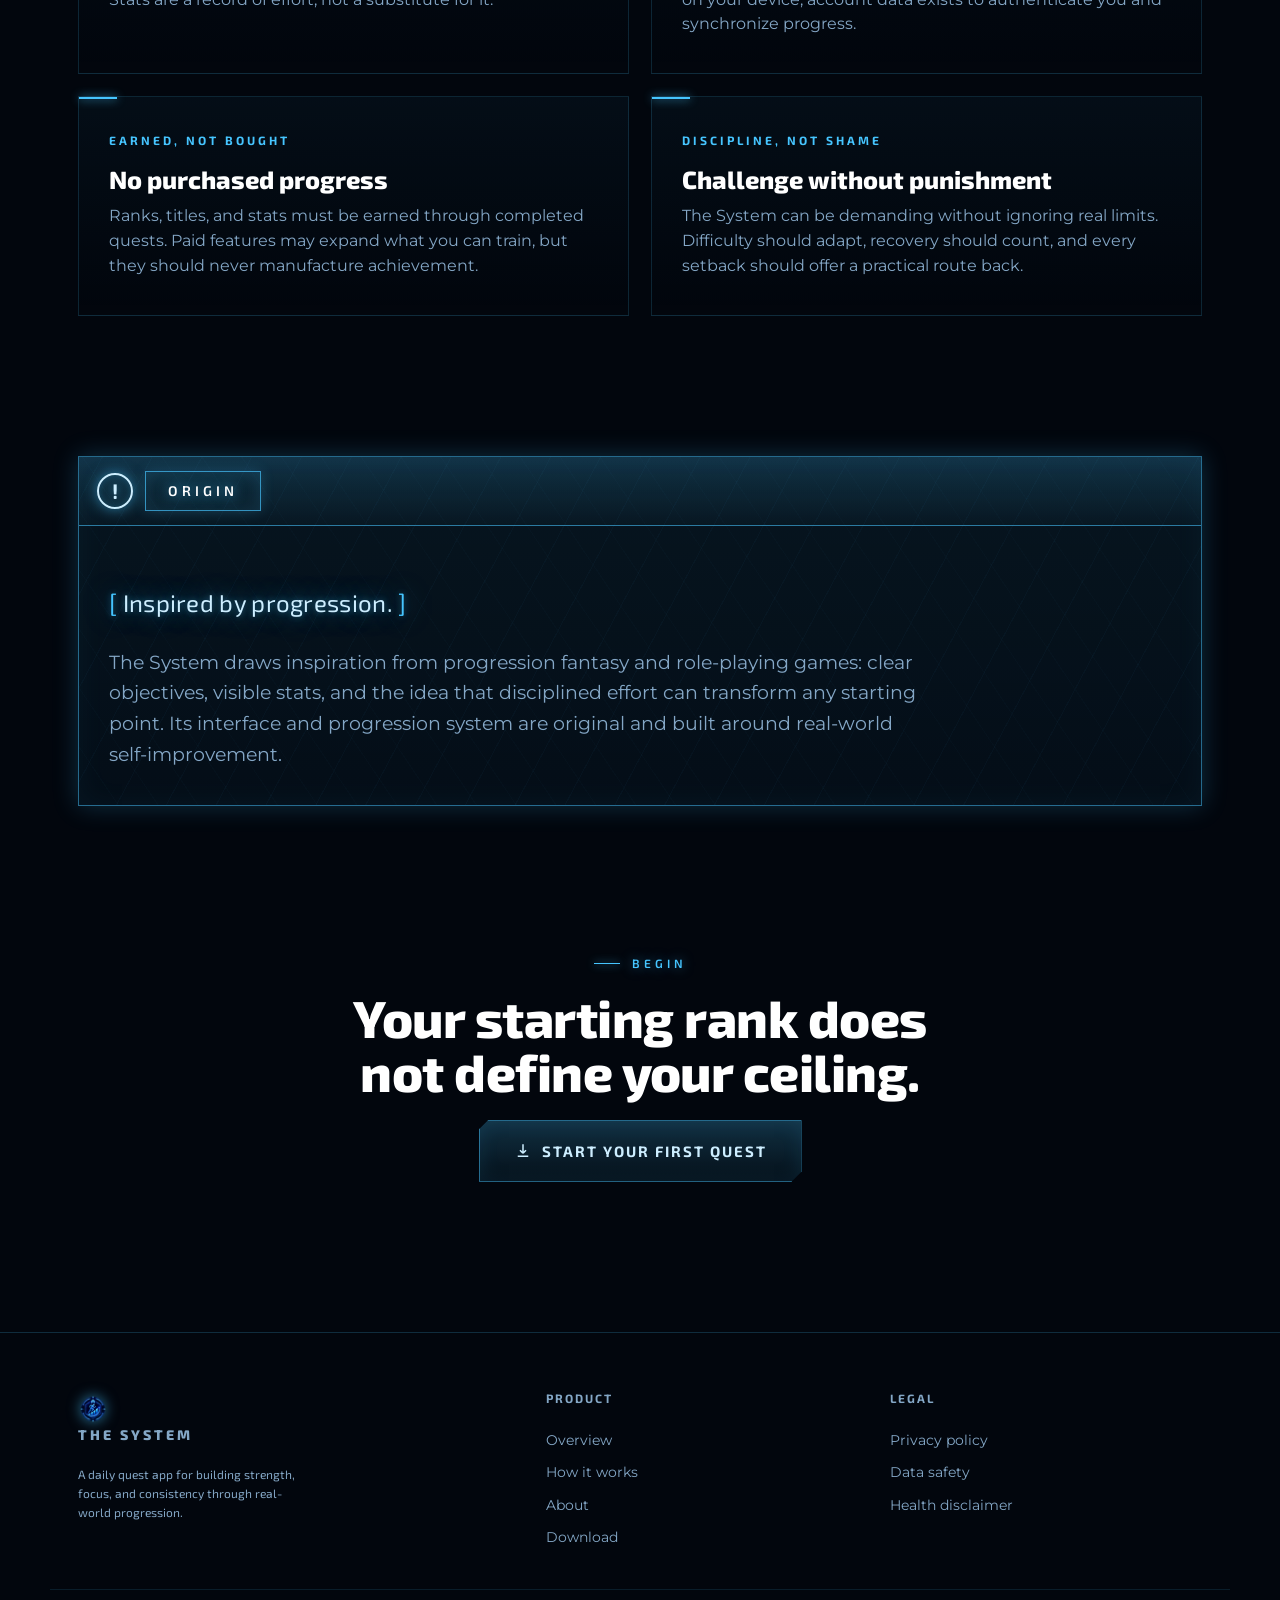
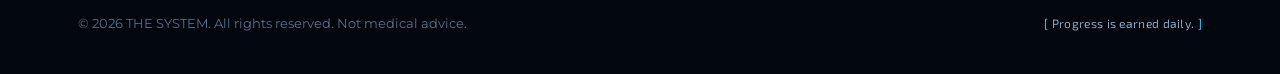
==== commit 3751e99b: "Rewrite public website copy" ====
--- a/about.html
+++ b/about.html
@@ -97,7 +97,7 @@
       <div class="win-header"><span class="win-bang">!</span><span class="win-titlebox">Origin</span></div>
       <div class="win-body" style="padding:34px 30px 36px;">
         <p class="brk mono glow-txt" style="font-size:clamp(17px,2.2vw,24px);">Inspired by progression.</p>
-        <p class="lead" style="margin:16px 0 0;max-width:66ch;">The System draws inspiration from <b style="color:var(--bright)">Solo Leveling</b>: its commanding interface, visible stats, and the idea that disciplined effort can transform the weakest player. This is an independent, unofficial project and is not affiliated with or endorsed by the creators, publishers, or rights holders of Solo Leveling.</p>
+        <p class="lead" style="margin:16px 0 0;max-width:66ch;">The System draws inspiration from progression fantasy and role-playing games: clear objectives, visible stats, and the idea that disciplined effort can transform any starting point. Its interface and progression system are original and built around real-world self-improvement.</p>
       </div>
     </div>
   </div>
@@ -122,7 +122,7 @@
   <div class="wrap footer-in">
     <div>
       <a class="brand" href="index.html" style="margin-bottom:14px;"><span class="mark"><img src="site/img/logo.png" alt="The System logo" /></span>THE&nbsp;SYSTEM</a>
-      <p class="mini-note" style="text-transform:none;letter-spacing:0;color:var(--dim);max-width:36ch;">A daily quest app for building strength, focus, and consistency—inspired by the progression fantasy of Solo Leveling.</p>
+      <p class="mini-note" style="text-transform:none;letter-spacing:0;color:var(--dim);max-width:36ch;">A daily quest app for building strength, focus, and consistency through real-world progression.</p>
     </div>
     <div>
       <h4>Product</h4>
@@ -139,7 +139,7 @@
     </div>
   </div>
   <div class="wrap legal">
-    <span>&copy; <span id="year">2026</span> THE SYSTEM. Inspired by Solo Leveling. Not medical advice.</span>
+    <span>&copy; <span id="year">2026</span> THE SYSTEM. All rights reserved. Not medical advice.</span>
     <span class="brk">Progress is earned daily.</span>
   </div>
 </footer>
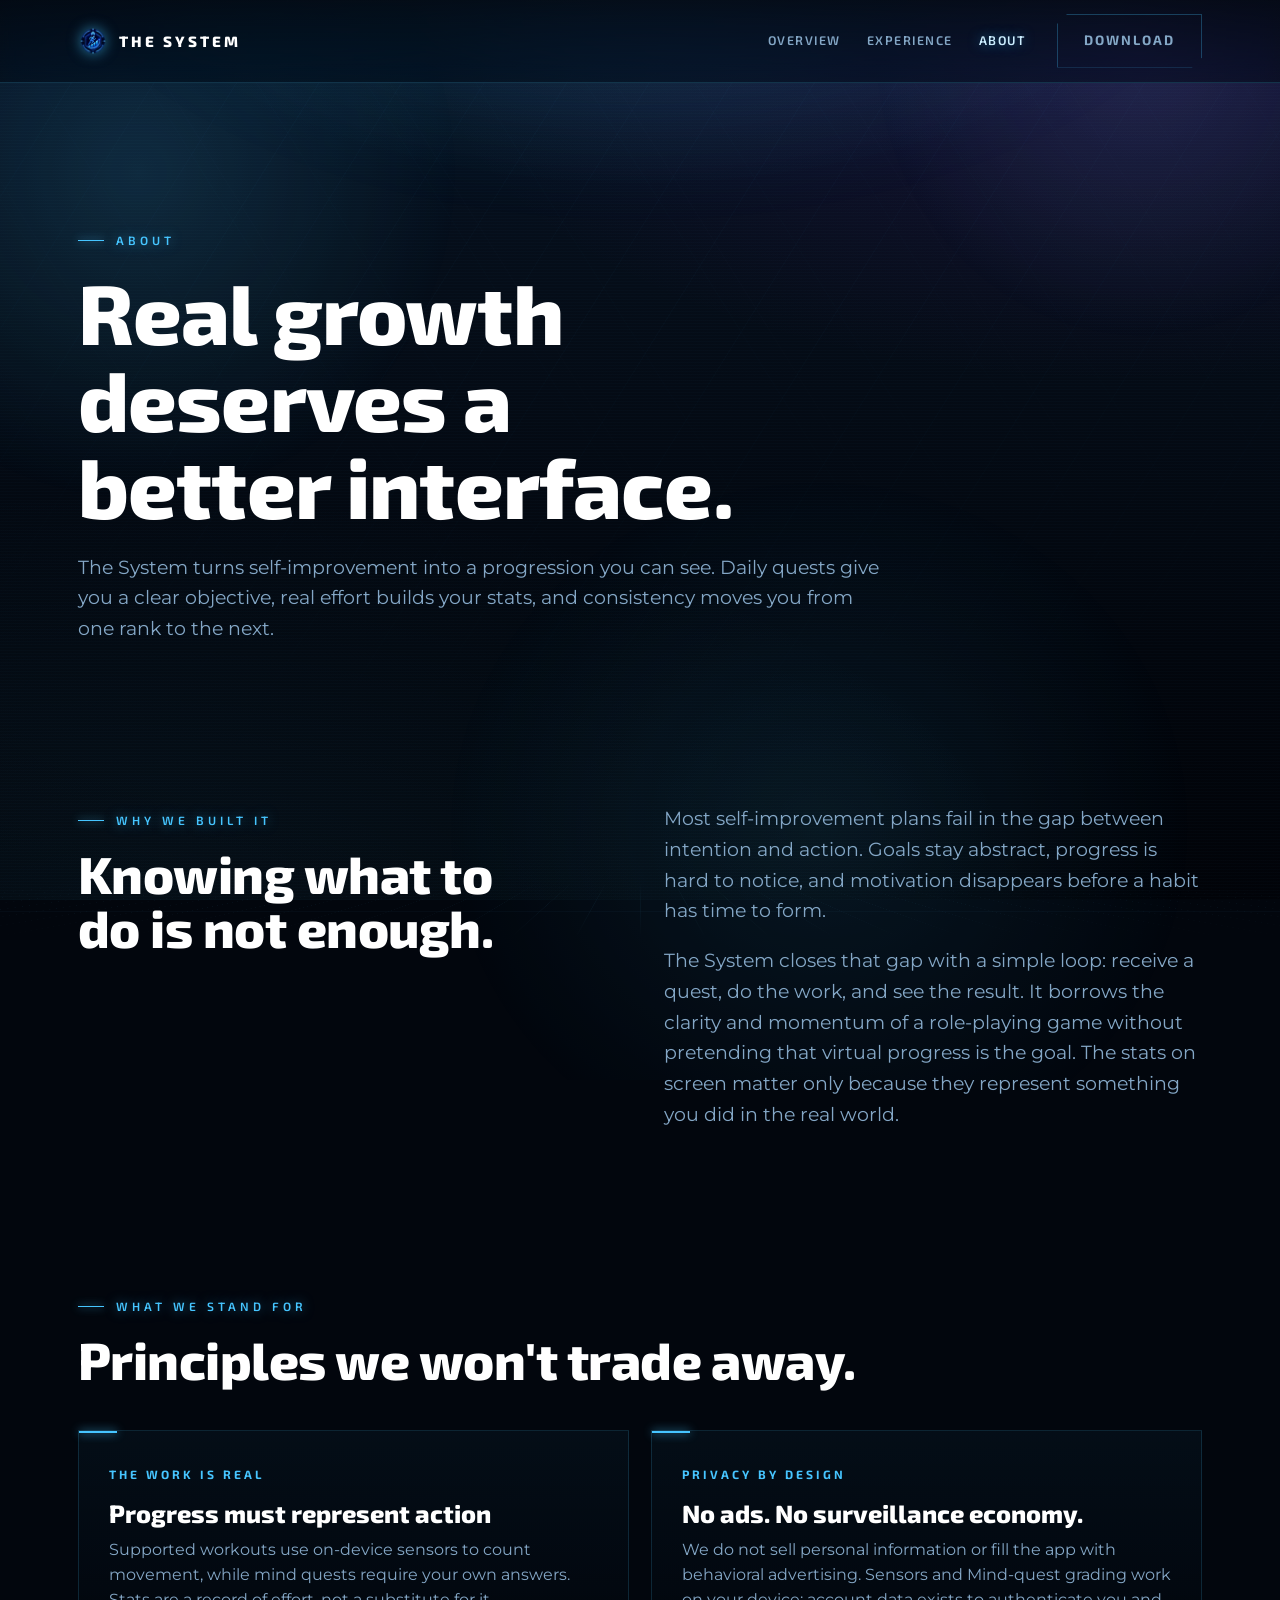
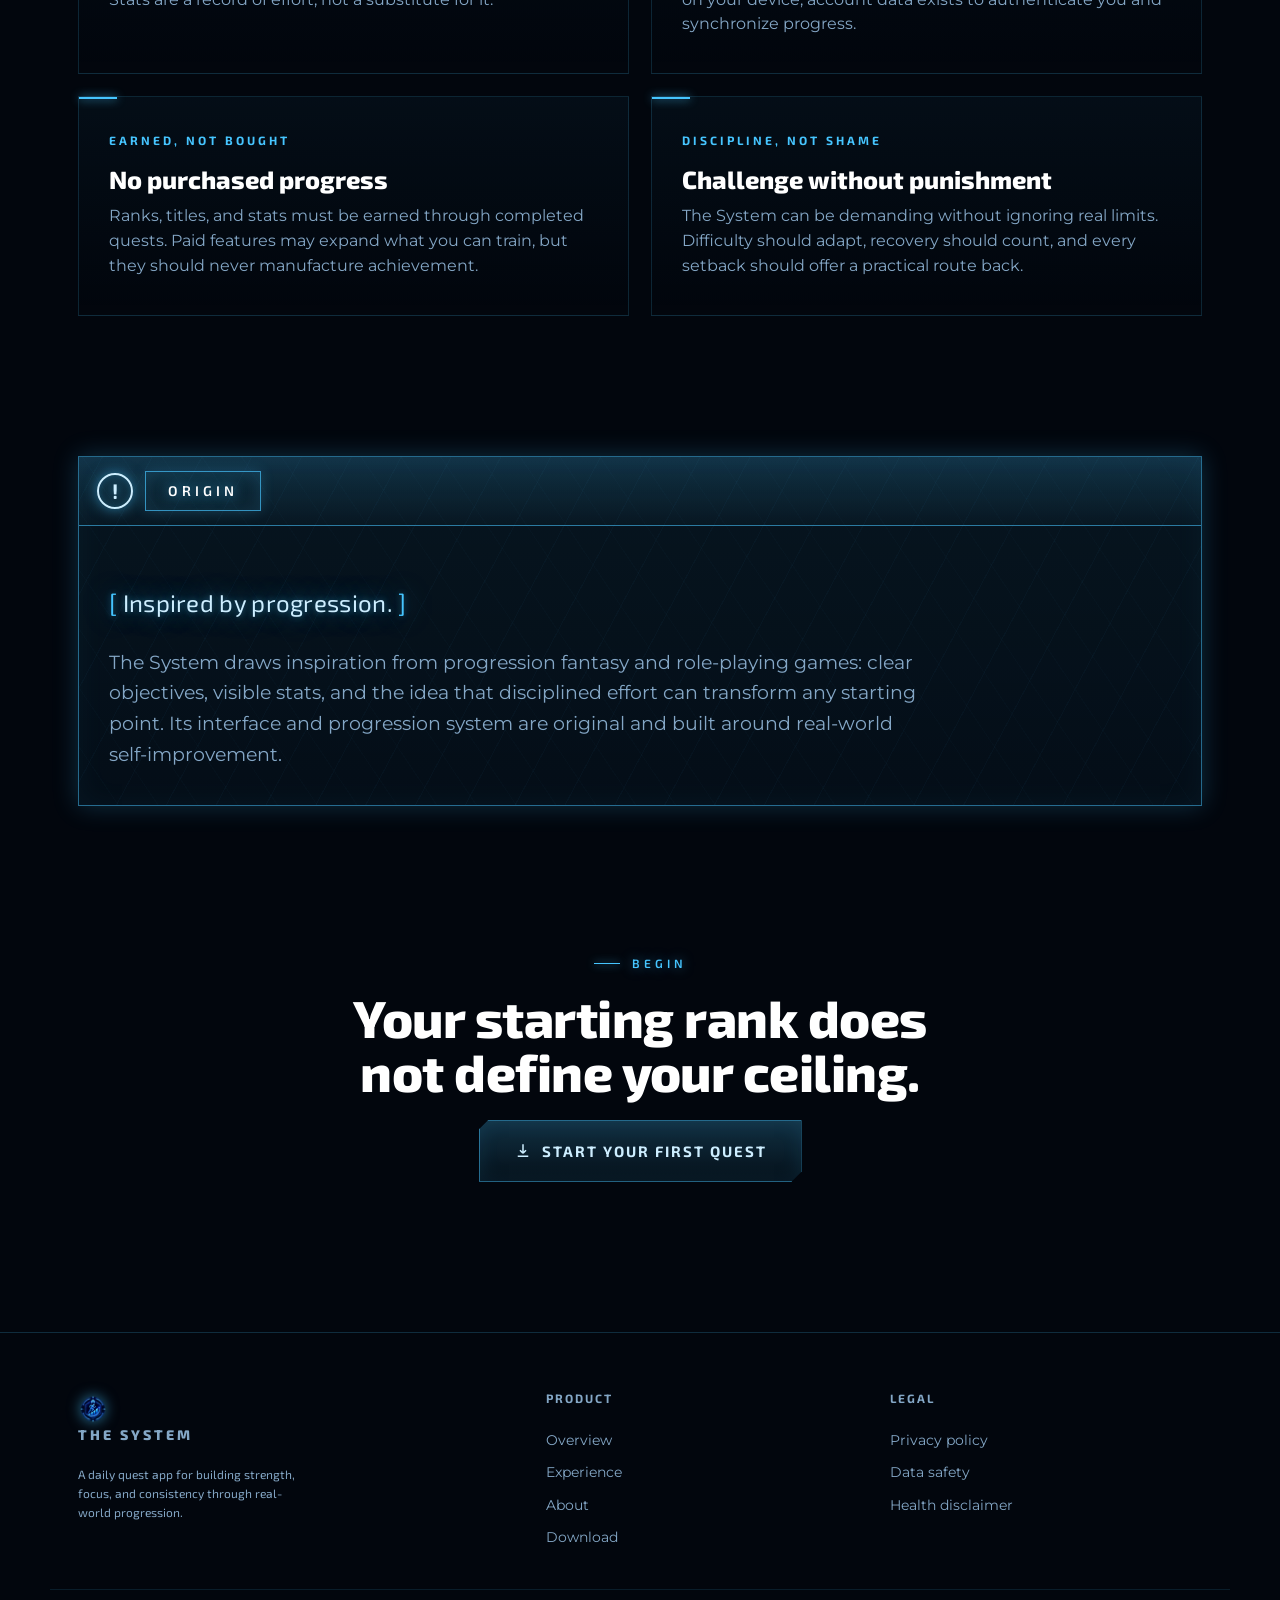
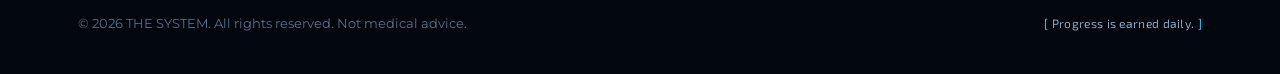
==== commit 102a3445: "Replace How It Works with Experience" ====
--- a/about.html
+++ b/about.html
@@ -25,7 +25,7 @@
     <a class="brand" href="index.html"><span class="mark"><img src="site/img/logo.png" alt="The System logo" /></span>THE&nbsp;SYSTEM</a>
     <nav class="nav-links">
       <a href="index.html">Overview</a>
-      <a href="the-system.html">How it works</a>
+      <a href="the-system.html">Experience</a>
       <a href="about.html" aria-current="page">About</a>
     </nav>
     <a class="btn ghost nav-cta" href="download.html">Download</a>
@@ -127,7 +127,7 @@
     <div>
       <h4>Product</h4>
       <a href="index.html">Overview</a>
-      <a href="the-system.html">How it works</a>
+      <a href="the-system.html">Experience</a>
       <a href="about.html">About</a>
       <a href="download.html">Download</a>
     </div>
